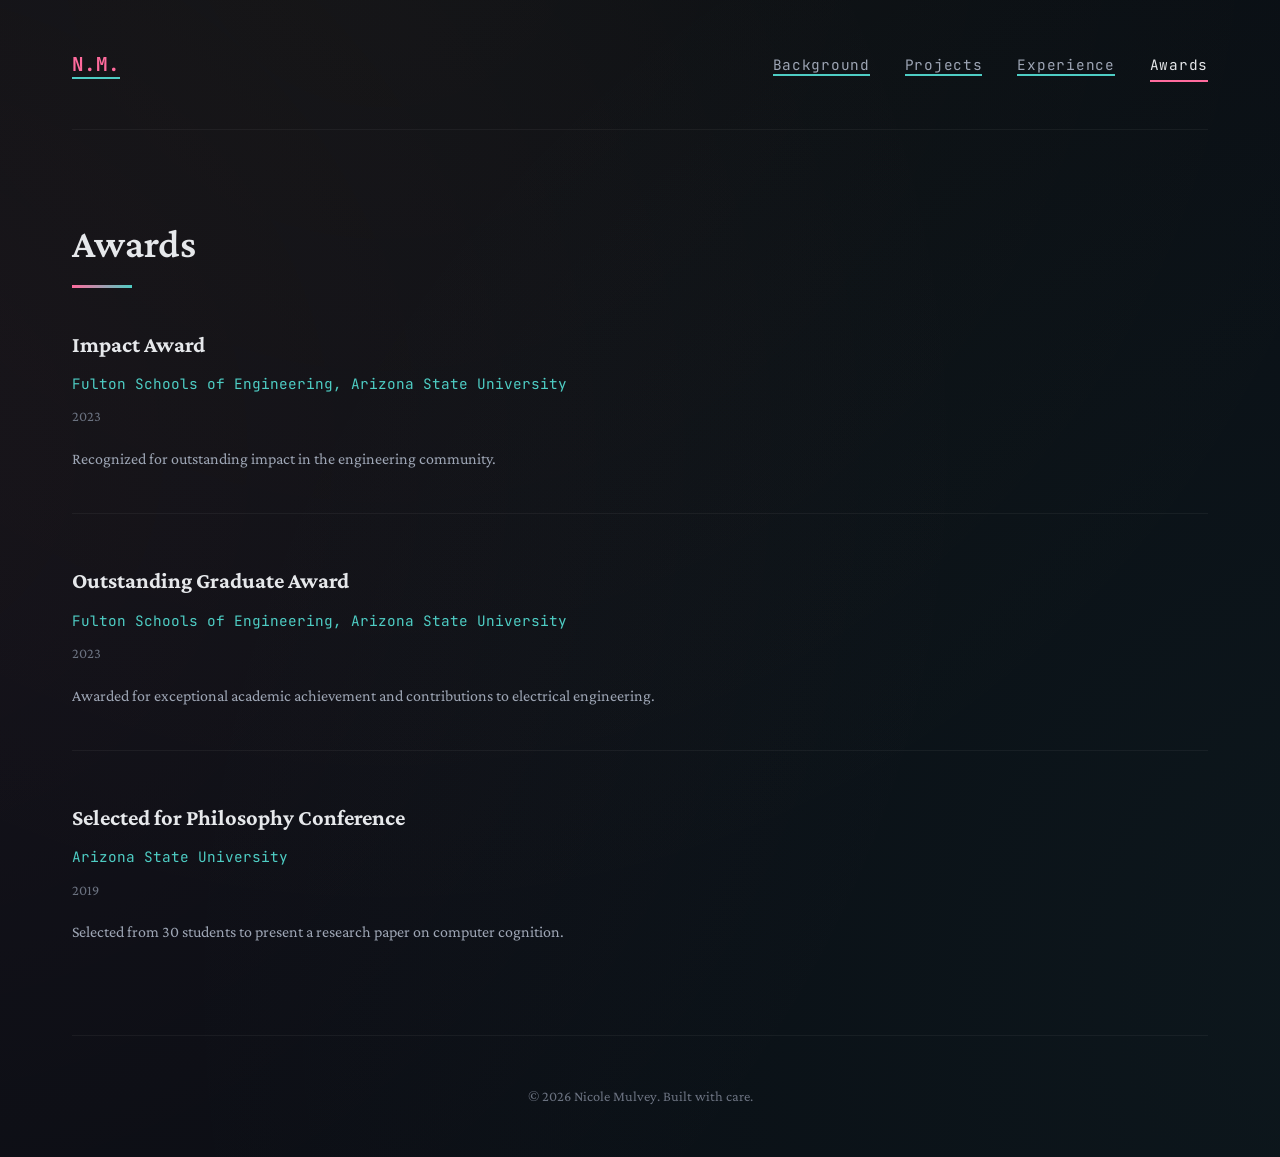
==== awards.html @ be55eb93 "Create awards.html" ====
<!DOCTYPE html>
<html lang="en">
<head>
    <meta charset="UTF-8">
    <meta name="viewport" content="width=device-width, initial-scale=1.0">
    <title>Awards - Nicole Mulvey</title>

    <link rel="preconnect" href="https://fonts.googleapis.com">
    <link rel="preconnect" href="https://fonts.gstatic.com" crossorigin>
    <link href="https://fonts.googleapis.com/css2?family=Crimson+Pro:wght@400;600&family=JetBrains+Mono:wght@400;700&display=swap" rel="stylesheet">

    <link rel="stylesheet" href="style.css">
</head>

<body>
    <div class="container">
        <header>
            <div class="header-content">
                <div class="logo">
                    <a href="index.html">N.M.</a>
                </div>

                <nav>
                    <a href="background.html">Background</a>
                    <a href="projects.html">Projects</a>
                    <a href="experience.html">Experience</a>
                    <a href="awards.html" class="active">Awards</a>
                </nav>
            </div>
        </header>

        <main>
            <section>
                <h2 class="section-title">Awards</h2>

                <div class="experience-item">
                    <h3>Impact Award</h3>
                    <div class="company">Fulton Schools of Engineering, Arizona State University</div>
                    <div class="date">2023</div>
                    <p>
                        Recognized for outstanding impact in the engineering community.
                    </p>
                </div>

                <div class="experience-item">
                    <h3>Outstanding Graduate Award</h3>
                    <div class="company">Fulton Schools of Engineering, Arizona State University</div>
                    <div class="date">2023</div>
                    <p>
                        Awarded for exceptional academic achievement and contributions to electrical engineering.
                    </p>
                </div>

                <div class="experience-item">
                    <h3>Selected for Philosophy Conference</h3>
                    <div class="company">Arizona State University</div>
                    <div class="date">2019</div>
                    <p>
                        Selected from 30 students to present a research paper on computer cognition.
                    </p>
                </div>
            </section>
        </main>

        <footer>
            <p>© 2026 Nicole Mulvey. Built with care.</p>
        </footer>
    </div>
</body>
</html>
---- style.css ----
:root {
    --bg-primary: #0a0e14;
    --bg-secondary: #131920;
    --bg-tertiary: #1a2129;
    --accent-primary: #ff6b9d;
    --accent-secondary: #4ecdc4;
    --accent-tertiary: #ffd93d;
    --text-primary: #e6e8eb;
    --text-secondary: #9da5b4;
    --text-muted: #6b7280;
}

* {
    margin: 0;
    padding: 0;
    box-sizing: border-box;
}

body {
    font-family: 'Crimson Pro', serif;
    background: var(--bg-primary);
    color: var(--text-primary);
    line-height: 1.7;
    overflow-x: hidden;
}

body::before {
    content: '';
    position: fixed;
    top: -50%;
    left: -50%;
    width: 200%;
    height: 200%;
    background:
        radial-gradient(circle at 20% 50%, rgba(255, 107, 157, 0.05) 0%, transparent 50%),
        radial-gradient(circle at 80% 80%, rgba(78, 205, 196, 0.05) 0%, transparent 50%),
        radial-gradient(circle at 40% 20%, rgba(255, 217, 61, 0.03) 0%, transparent 50%);
    animation: gradientShift 20s ease infinite;
    pointer-events: none;
    z-index: -1;
}

@keyframes gradientShift {
    0%, 100% {
        transform: translate(0, 0) rotate(0deg);
    }

    33% {
        transform: translate(5%, 5%) rotate(120deg);
    }

    66% {
        transform: translate(-5%, 5%) rotate(240deg);
    }
}

.container {
    max-width: 1200px;
    margin: 0 auto;
    padding: 0 2rem;
}

header {
    padding: 3rem 0;
}

.header-content {
    display: flex;
    justify-content: space-between;
    align-items: center;
    animation: fadeInUp 1s ease forwards;
}

.logo a {
    font-family: 'JetBrains Mono', monospace;
    font-weight: 700;
    font-size: 1.2rem;
    color: var(--accent-primary);
    text-decoration: none;
}

nav a {
    font-family: 'JetBrains Mono', monospace;
    color: var(--text-secondary);
    text-decoration: none;
    margin-left: 2rem;
    font-size: 0.9rem;
    letter-spacing: 0.05em;
    transition: all 0.3s ease;
    position: relative;
}

nav a:hover,
nav a.active {
    color: var(--text-primary);
}

nav a.active {
    border-bottom: 2px solid var(--accent-primary);
    padding-bottom: 0.4rem;
}

nav a::after {
    content: '';
    position: absolute;
    bottom: -0.4rem;
    left: 0;
    width: 0;
    height: 2px;
    background: linear-gradient(90deg, var(--accent-primary), var(--accent-secondary));
    transition: width 0.3s ease;
}

nav a:hover::after {
    width: 100%;
}

.hero {
    padding: 4rem 0 6rem;
}

.hero-content {
    max-width: 760px;
}

.hero h1 {
    font-size: 4.5rem;
    font-weight: 600;
    line-height: 1.1;
    margin-bottom: 1.5rem;
    animation: fadeInUp 1s ease 0.2s both;
}

.gradient-text {
    background: linear-gradient(135deg, var(--accent-primary), var(--accent-secondary));
    -webkit-background-clip: text;
    -webkit-text-fill-color: transparent;
    background-clip: text;
}

.hero-description {
    font-size: 1.2rem;
    color: var(--text-secondary);
    margin-bottom: 2rem;
    animation: fadeInUp 1s ease 0.4s both;
    line-height: 1.8;
}

.tag-line {
    font-family: 'JetBrains Mono', monospace;
    font-size: 0.9rem;
    color: var(--accent-secondary);
    letter-spacing: 0.1em;
    margin-bottom: 2rem;
    animation: fadeInUp 1s ease 0.6s both;
}

section {
    padding: 5rem 0;
    border-top: 1px solid rgba(255, 255, 255, 0.05);
}

.section-title {
    font-size: 2.5rem;
    font-weight: 600;
    margin-bottom: 3rem;
    position: relative;
    display: inline-block;
}

.section-title::after {
    content: '';
    position: absolute;
    bottom: -10px;
    left: 0;
    width: 60px;
    height: 3px;
    background: linear-gradient(90deg, var(--accent-primary), var(--accent-secondary));
}

.page-intro {
    color: var(--text-secondary);
    font-size: 1.15rem;
    max-width: 850px;
    margin-bottom: 3rem;
}

.experience-item {
    margin-bottom: 3rem;
    padding-bottom: 2rem;
    border-bottom: 1px solid rgba(255, 255, 255, 0.05);
}

.experience-item:last-child {
    border-bottom: none;
    margin-bottom: 0;
    padding-bottom: 0;
}

.experience-item h3 {
    font-size: 1.4rem;
    margin-bottom: 0.5rem;
    color: var(--text-primary);
}

.experience-item .company {
    color: var(--accent-secondary);
    font-family: 'JetBrains Mono', monospace;
    font-size: 0.9rem;
    margin-bottom: 0.5rem;
}

.experience-item .date {
    color: var(--text-muted);
    font-size: 0.9rem;
    margin-bottom: 1rem;
}

.experience-item p {
    color: var(--text-secondary);
    line-height: 1.8;
    margin-bottom: 0.5rem;
}

.research-grid {
    display: grid;
    grid-template-columns: repeat(auto-fit, minmax(320px, 1fr));
    gap: 2rem;
    margin-top: 2rem;
}

.research-card {
    background: var(--bg-secondary);
    border: 1px solid rgba(255, 255, 255, 0.05);
    padding: 2rem;
    border-radius: 8px;
    transition: all 0.4s ease;
    position: relative;
    overflow: hidden;
}

.research-card::before {
    content: '';
    position: absolute;
    top: 0;
    left: 0;
    width: 100%;
    height: 3px;
    background: linear-gradient(90deg, var(--accent-primary), var(--accent-secondary));
    transform: scaleX(0);
    transform-origin: left;
    transition: transform 0.4s ease;
}

.research-card:hover::before {
    transform: scaleX(1);
}

.research-card:hover {
    transform: translateY(-5px);
    border-color: rgba(255, 107, 157, 0.2);
    box-shadow: 0 20px 40px rgba(0, 0, 0, 0.3);
}

.research-card h3 {
    font-size: 1.5rem;
    margin-bottom: 1rem;
}

.research-card .tag {
    display: inline-block;
    font-family: 'JetBrains Mono', monospace;
    font-size: 0.75rem;
    padding: 0.3rem 0.8rem;
    background: rgba(255, 107, 157, 0.1);
    color: var(--accent-primary);
    border-radius: 4px;
    margin-right: 0.5rem;
    margin-bottom: 1rem;
}

.research-card p {
    color: var(--text-secondary);
    line-height: 1.8;
}

a {
    color: var(--accent-secondary);
    text-decoration: none;
    border-bottom: 2px solid var(--accent-secondary);
    transition: all 0.3s ease;
}

a:hover {
    color: var(--text-primary);
    border-bottom-color: var(--accent-primary);
}

.contact-links {
    display: flex;
    gap: 2rem;
    margin-top: 2rem;
    flex-wrap: wrap;
}

.contact-link {
    display: inline-flex;
    align-items: center;
    gap: 0.5rem;
    font-family: 'JetBrains Mono', monospace;
    font-size: 0.95rem;
    color: var(--text-secondary);
    text-decoration: none;
    padding: 0.8rem 1.5rem;
    border: 1px solid rgba(255, 255, 255, 0.1);
    border-radius: 8px;
    transition: all 0.3s ease;
}

.contact-link:hover {
    color: var(--text-primary);
    border-color: var(--accent-primary);
    background: rgba(255, 107, 157, 0.05);
    transform: translateY(-2px);
}

footer {
    padding: 3rem 0;
    text-align: center;
    color: var(--text-muted);
    font-size: 0.9rem;
    border-top: 1px solid rgba(255, 255, 255, 0.05);
}

@keyframes fadeInUp {
    from {
        opacity: 0;
        transform: translateY(30px);
    }

    to {
        opacity: 1;
        transform: translateY(0);
    }
}

@media (max-width: 768px) {
    .header-content {
        flex-direction: column;
        gap: 1.5rem;
        align-items: flex-start;
    }

    nav {
        display: flex;
        flex-wrap: wrap;
        gap: 1rem;
    }

    nav a {
        margin-left: 0;
        font-size: 0.8rem;
    }

    .hero h1 {
        font-size: 3rem;
    }

    .hero-description {
        font-size: 1.1rem;
    }

    .research-grid {
        grid-template-columns: 1fr;
    }

    .section-title {
        font-size: 2rem;
    }
}
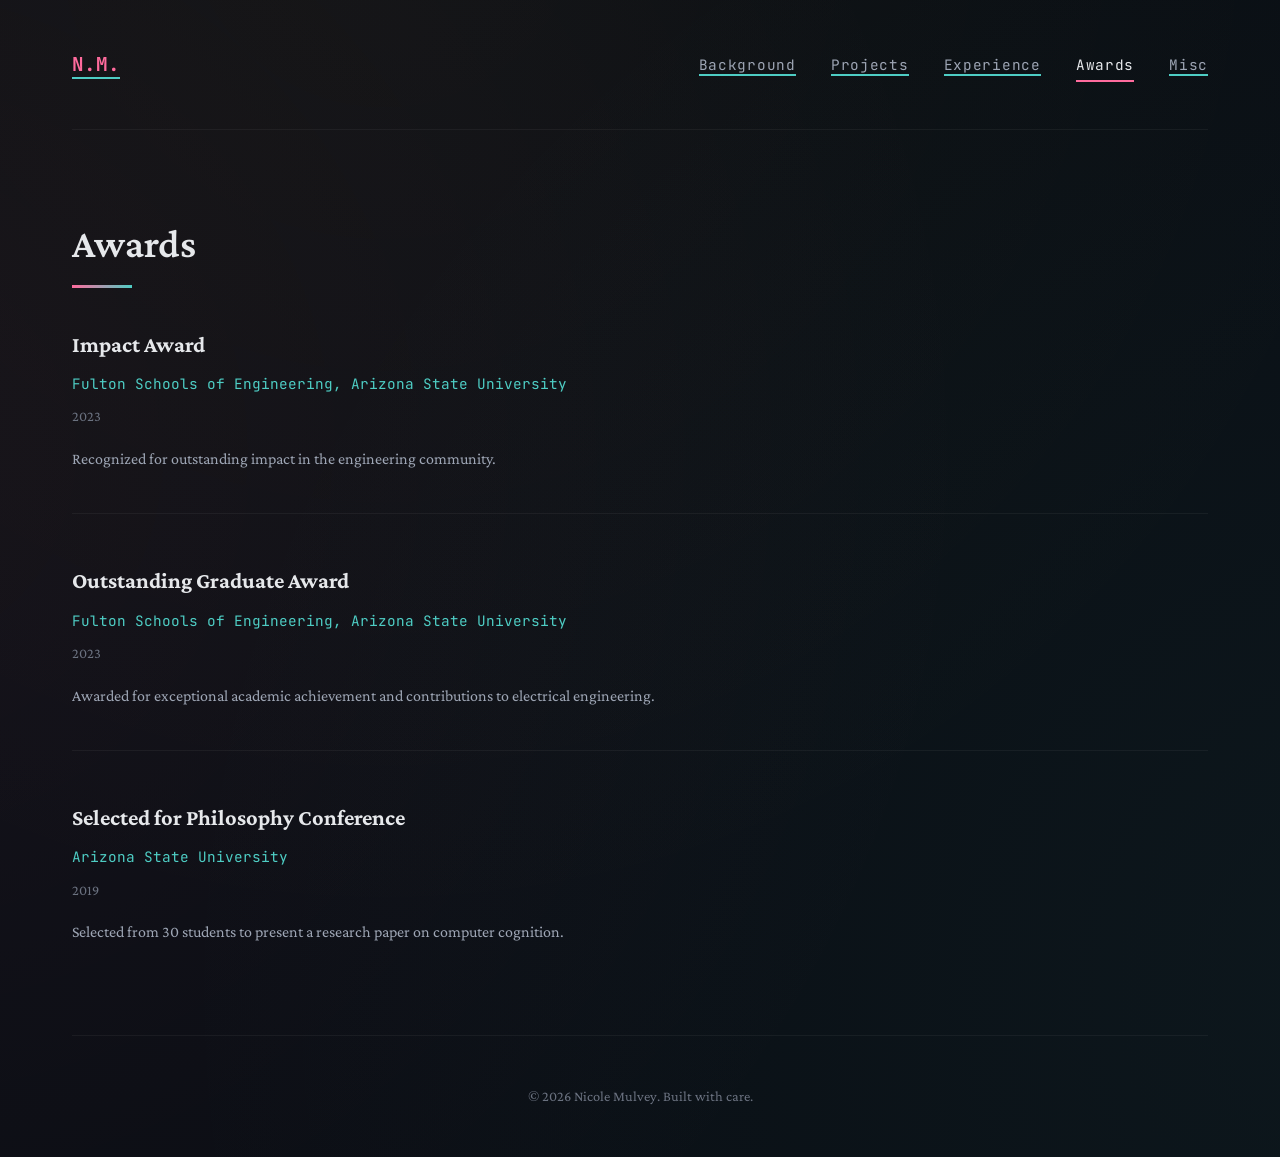
==== commit 181a48ea: "Update awards.html" ====
--- a/awards.html
+++ b/awards.html
@@ -25,6 +25,7 @@
                     <a href="projects.html">Projects</a>
                     <a href="experience.html">Experience</a>
                     <a href="awards.html" class="active">Awards</a>
+                    <a href="misc.html">Misc</a>
                 </nav>
             </div>
         </header>
